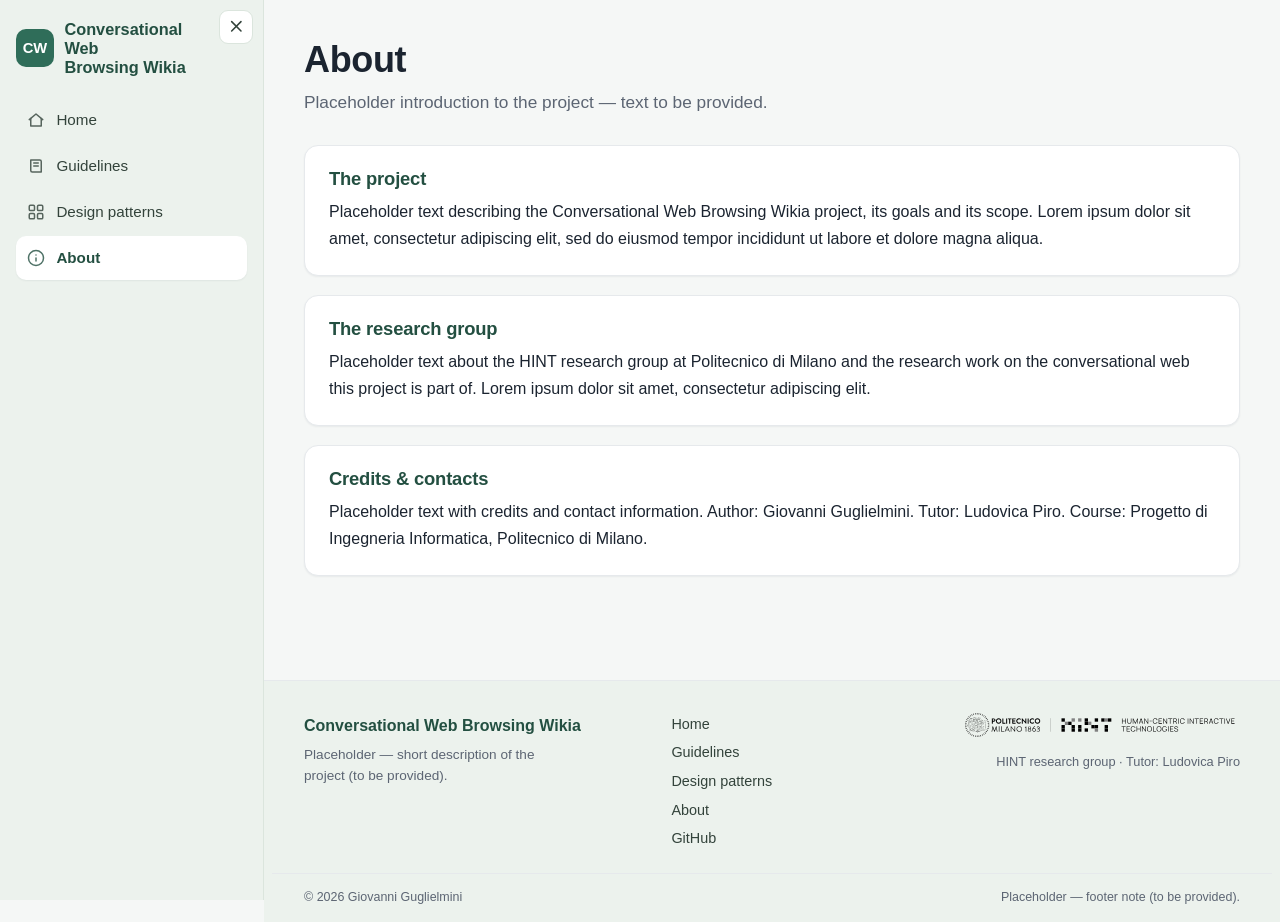
==== about.html @ fa83ead7 "feat: pagina About e footer del sito" ====
<!DOCTYPE html>
<!-- Pagina "About": informazioni sul progetto. Testi segnaposto, da completare. -->
<html lang="en">
<head>
  <meta charset="UTF-8">
  <meta name="viewport" content="width=device-width, initial-scale=1, viewport-fit=cover">
  <meta name="theme-color" content="#2f6d59">
  <title>About - Conversational Web</title>
  <link rel="stylesheet" href="assets/css/style.css">
</head>
<body data-page="about">
  <a class="skip-link" href="#main">Skip to content</a>

  <div class="app-shell">
    <aside class="rail">
      <a class="rail__brand" href="index.html">
        <span class="rail__logo">CW</span>
        <span>Conversational Web<br>Browsing Wikia</span>
      </a>
      <nav class="rail__nav" aria-label="Main navigation">
        <a href="index.html">
          <svg width="18" height="18" viewBox="0 0 24 24" fill="none" stroke="currentColor" stroke-width="2" stroke-linecap="round" stroke-linejoin="round"><path d="M3 11.5 12 4l9 7.5"/><path d="M5 10v10h14V10"/></svg>
          Home
        </a>
        <a href="category.html">
          <svg width="18" height="18" viewBox="0 0 24 24" fill="none" stroke="currentColor" stroke-width="2" stroke-linecap="round" stroke-linejoin="round"><path d="M5 4h12a2 2 0 0 1 2 2v14H7a2 2 0 0 1-2-2z"/><path d="M9 8h6M9 12h6"/></svg>
          Guidelines
        </a>
        <a href="component.html">
          <svg width="18" height="18" viewBox="0 0 24 24" fill="none" stroke="currentColor" stroke-width="2" stroke-linejoin="round"><rect x="3" y="3" width="7" height="7" rx="1.5"/><rect x="14" y="3" width="7" height="7" rx="1.5"/><rect x="3" y="14" width="7" height="7" rx="1.5"/><rect x="14" y="14" width="7" height="7" rx="1.5"/></svg>
          Design patterns
        </a>
        <a href="about.html" aria-current="page">
          <svg width="18" height="18" viewBox="0 0 24 24" fill="none" stroke="currentColor" stroke-width="2" stroke-linecap="round" stroke-linejoin="round"><circle cx="12" cy="12" r="10"/><path d="M12 16v-4"/><path d="M12 8h.01"/></svg>
          About
        </a>
      </nav>
    </aside>

    <div class="content">
      <main id="main">
        <section class="hero">
          <h1>About</h1>
          <p>Placeholder introduction to the project — text to be provided.</p>
        </section>

        <section class="about" aria-label="About the project">
          <article class="about-block">
            <h2>The project</h2>
            <p>Placeholder text describing the Conversational Web Browsing Wikia project, its
               goals and its scope. Lorem ipsum dolor sit amet, consectetur adipiscing elit,
               sed do eiusmod tempor incididunt ut labore et dolore magna aliqua.</p>
          </article>
          <article class="about-block">
            <h2>The research group</h2>
            <p>Placeholder text about the HINT research group at Politecnico di Milano and the
               research work on the conversational web this project is part of. Lorem ipsum
               dolor sit amet, consectetur adipiscing elit.</p>
          </article>
          <article class="about-block">
            <h2>Credits &amp; contacts</h2>
            <p>Placeholder text with credits and contact information. Author: Giovanni
               Guglielmini. Tutor: Ludovica Piro. Course: Progetto di Ingegneria Informatica,
               Politecnico di Milano.</p>
          </article>
        </section>
      </main>

      <footer class="site-footer">
        <div class="site-footer__top">
          <div class="site-footer__brandcol">
            <span class="site-footer__brand">Conversational Web Browsing Wikia</span>
            <p class="site-footer__tagline">Placeholder — short description of the project (to be provided).</p>
          </div>
          <nav class="site-footer__links" aria-label="Footer">
            <a href="index.html">Home</a>
            <a href="category.html">Guidelines</a>
            <a href="component.html">Design patterns</a>
            <a href="about.html">About</a>
            <a href="https://github.com/Giovanni0402/conversational-web-archive">GitHub</a>
          </nav>
          <div class="site-footer__org">
            <img class="site-footer__logo" src="assets/img/logo-polimi.svg" alt="Politecnico di Milano">
            <p>HINT research group · Tutor: Ludovica Piro</p>
          </div>
        </div>
        <div class="site-footer__bottom">
          <span>© 2026 Giovanni Guglielmini</span>
          <span>Placeholder — footer note (to be provided).</span>
        </div>
      </footer>
    </div>
  </div>

  <script src="data/content.js"></script>
  <script src="assets/js/app.js"></script>
</body>
</html>
---- assets/css/style.css ----
/*
  style.css — l'aspetto grafico del sito.
  È diviso in sezioni: prima i colori di base, poi la barra laterale,
  le schede della home, l'intestazione delle categorie e infine le linee guida.
  In fondo ci sono le regole per quando lo schermo è piccolo (telefono).
*/

/* Colori e misure di base (così cambiarli qui li cambia ovunque) */
:root {
  --bg: #f5f7f6;            /* sfondo della pagina */
  --surface: #ffffff;      /* sfondo delle schede */
  --text: #1b2430;         /* colore del testo */
  --text-soft: #5c6573;    /* testo secondario, più chiaro */
  --primary: #2f6d59;      /* verde principale */
  --primary-dark: #234f41;
  --border: #e6e9ec;       /* colore dei bordi */
  --rail-bg: #ecf2ed;      /* sfondo della barra laterale */
  --rail-border: #dbe5dd;
  --rail-text: #33433b;
  --code-bg: #1c2230;      /* sfondo dei riquadri di codice */
  --code-text: #e9eef7;
  --tag-browsing: #2f6f4f;
  --tag-scaffolding: #6a4fb0;
  --radius: 14px;          /* quanto sono arrotondati gli angoli */
  --shadow-sm: 0 1px 2px rgba(20,30,55,.06);
  --shadow: 0 2px 6px rgba(20,30,55,.07), 0 14px 30px rgba(20,30,55,.06);
  --font: -apple-system, BlinkMacSystemFont, "Segoe UI", Roboto, Helvetica, Arial, sans-serif;
}

/* Impostazioni generali */
* { box-sizing: border-box; }
html { scroll-behavior: smooth; -webkit-text-size-adjust: 100%; } /* scorrimento morbido; niente zoom testo su iOS */
body { -webkit-tap-highlight-color: transparent; }
body { margin: 0; font-family: var(--font); color: var(--text); background: var(--bg);
  line-height: 1.6; font-size: 16px; -webkit-font-smoothing: antialiased; }
a { color: var(--primary); }
/* icone a linea generate da app.js: prendono il colore del contenitore */
.ic { width: 1.4em; height: 1.4em; display: block; }
h1, h2, h3 { line-height: 1.22; letter-spacing: -.01em; }
img { max-width: 100%; }

/* Accessibilità */
/* link "salta al contenuto" nascosto, che appare solo quando ci si arriva da tastiera */
.skip-link { position: absolute; left: -999px; top: 0; z-index: 100; background: var(--primary);
  color: #fff; padding: .6rem 1rem; border-radius: 0 0 var(--radius) 0; }
.skip-link:focus { left: 0; }
/* contorno ben visibile su ciò che è selezionato con il tastierino */
:focus-visible { outline: 3px solid var(--primary); outline-offset: 2px; border-radius: 4px; }
/* dentro i contenitori che scorrono (barra, elenco, linee guida) il contorno va
   disegnato "verso l'interno", altrimenti overflow lo taglia */
.guideline > summary:focus-visible,
.gl-item:focus-visible,
.rail__nav a:focus-visible,
.rail__list a:focus-visible { outline-offset: -2px; }

/* Struttura: barra laterale + contenuto */
.app-shell { display: flex; min-height: 100vh; } /* barra a sinistra, contenuto a destra */
.rail { width: 264px; flex: none; background: var(--rail-bg); border-right: 1px solid var(--rail-border);
  padding: 1.25rem 1rem; position: sticky; top: 0; height: 100vh; overflow-y: auto;
  transition: margin-left .22s ease; } /* resta ferma mentre si scorre; si può chiudere */
.rail__brand { display: flex; align-items: center; gap: .65rem; text-decoration: none;
  color: var(--primary-dark); font-weight: 800; font-size: 1.02rem; line-height: 1.15;
  margin-bottom: 1.4rem; padding-right: 2.2rem; }
.rail__logo { display: inline-grid; place-items: center; width: 38px; height: 38px; flex: none;
  border-radius: 10px; background: var(--primary); color: #fff; font-weight: 800; font-size: .92rem; }
.rail__nav { display: flex; flex-direction: column; gap: .15rem; margin-bottom: 1.5rem; }
.rail__nav a { display: flex; align-items: center; gap: .7rem; padding: .6rem .7rem; border-radius: 10px;
  color: var(--rail-text); text-decoration: none; font-size: .95rem; font-weight: 500; }
.rail__nav a svg { flex: none; opacity: .8; }
.rail__nav a:hover { background: rgba(255,255,255,.7); }
/* la voce della pagina in cui ci si trova viene evidenziata */
.rail__nav a[aria-current="page"] { background: #fff; color: var(--primary-dark); font-weight: 700;
  box-shadow: var(--shadow-sm); }
.rail__list { border-top: 1px solid var(--rail-border); padding-top: 1rem; } /* elenco categorie/componenti */
.rail__list h3 { font-size: .7rem; text-transform: uppercase; letter-spacing: .09em;
  color: var(--text-soft); margin: 0 0 .55rem .2rem; }
.rail__list ul { list-style: none; margin: 0; padding: 0; }
.rail__list a { display: block; padding: .42rem .6rem; border-radius: 8px; color: var(--rail-text);
  text-decoration: none; font-size: .9rem; line-height: 1.35; }
.rail__list a:hover { background: rgba(255,255,255,.7); }
.rail__list a[aria-current="page"] { background: #fff; color: var(--primary-dark); font-weight: 600; box-shadow: var(--shadow-sm); }

/* Menu laterale a scomparsa */
/* pulsante di chiusura dentro la barra (in alto a destra) */
.rail-close { position: absolute; top: .6rem; right: .6rem; display: inline-grid; place-items: center;
  width: 34px; height: 34px; border: 1px solid var(--rail-border); background: #fff; color: var(--rail-text);
  border-radius: 9px; cursor: pointer; z-index: 2; }
.rail-close:hover { background: var(--bg); }
/* pulsante hamburger fisso, mostrato solo quando la barra è chiusa */
.rail-toggle { display: none; position: fixed; z-index: 60;
  top: calc(.7rem + env(safe-area-inset-top)); left: calc(.7rem + env(safe-area-inset-left));
  width: 40px; height: 40px; place-items: center; border: 1px solid var(--border); background: #fff;
  color: var(--primary-dark); border-radius: 10px; cursor: pointer; box-shadow: var(--shadow-sm); }
.rail-toggle:hover { background: var(--bg); }
/* quando è chiusa: la barra scorre fuori e compare l'hamburger */
.app-shell.nav-collapsed .rail { margin-left: -280px; }
/* l'hamburger si mostra/nasconde via classe (gestita dal JS), così può stare
   all'inizio del documento ed essere raggiungibile subito da tastiera */
.rail-toggle.is-visible { display: grid; }
/* sfondo scuro (usato su mobile quando la barra è aperta) */
.rail-backdrop { display: none; position: fixed; inset: 0; background: rgba(15,20,25,.45); z-index: 40; }

.content { flex: 1; min-width: 0; }
.content main { max-width: 1000px; margin: 0 auto; padding: 2.5rem 2rem 4rem; }
.breadcrumb { color: var(--text-soft); font-size: .88rem; margin: 0 0 1.25rem; } /* la scia "Home > ..." */
.breadcrumb a { color: var(--text-soft); }

/* Home */
.hero { margin-bottom: 1.75rem; } /* il titolo grande in cima alla home */
.hero h1 { margin: 0 0 .6rem; font-size: 2.25rem; line-height: 1.1; color: var(--text); }
.hero p { color: var(--text-soft); max-width: 60ch; font-size: 1.08rem; margin: 0; }
/* riga di statistiche sotto l'introduzione */
.hero__stats { display: flex; flex-wrap: wrap; gap: .6rem; margin-top: 1.1rem; }
.hero__stats span { background: var(--surface); border: 1px solid var(--border); border-radius: 999px;
  padding: .35rem .85rem; font-size: .85rem; color: var(--text-soft); }
.hero__stats b { color: var(--primary-dark); font-weight: 700; margin-right: .15rem; }

.section-title-row { margin: 2.25rem 0 1rem; }
.section-title-row h2 { margin: 0; font-size: 1.25rem; }

/* le schede si dispongono in griglia e vanno a capo da sole in base allo spazio */
.card-grid { display: grid; grid-template-columns: repeat(auto-fill, minmax(260px, 1fr)); gap: 1.1rem; }
.card { --accent: var(--primary); position: relative; display: flex; gap: .9rem; align-items: flex-start;
  background: var(--surface); border: 1px solid var(--border); border-radius: var(--radius);
  padding: 1.2rem 1.25rem; text-decoration: none; color: inherit; box-shadow: var(--shadow-sm);
  transition: transform .14s ease, box-shadow .14s ease, border-color .14s ease; overflow: hidden; }
/* la barretta colorata a sinistra che spunta quando passi il mouse sulla scheda */
.card::before { content: ""; position: absolute; left: 0; top: 0; bottom: 0; width: 4px;
  background: var(--accent); transform: scaleY(0); transform-origin: top; transition: transform .16s ease; }
.card:hover { transform: translateY(-3px); box-shadow: var(--shadow); } /* la scheda si solleva un po' */
.card:hover::before { transform: scaleY(1); }
.card__icon { display: inline-grid; place-items: center; width: 40px; height: 40px; flex: none;
  border-radius: 11px; font-size: 1.1rem; background: var(--soft, #eef2f0); color: var(--accent, var(--primary)); }
.card__body h3 { margin: 0 0 .3rem; font-size: 1.04rem; color: var(--text); }
.card__body p { margin: 0; color: var(--text-soft); font-size: .92rem; }

/* Home: fasce colorate per categoria con anteprime */
.cat-bands { display: flex; flex-direction: column; gap: 2.6rem; }
.cat-band { --accent: var(--primary); }
/* la fascia colorata in cima a ogni categoria (cliccabile) */
.cat-band__head { display: flex; gap: 1rem; align-items: flex-start; text-decoration: none; color: inherit;
  padding: 1.1rem 1.3rem; border-radius: var(--radius); background: var(--soft, #eef2f0);
  border-left: 6px solid var(--accent); transition: transform .12s ease, box-shadow .12s ease; }
.cat-band__head:hover { transform: translateY(-2px); box-shadow: var(--shadow); }
.cat-band__icon { display: inline-grid; place-items: center; width: 46px; height: 46px; flex: none;
  border-radius: 12px; background: #fff; font-size: 1.35rem; box-shadow: var(--shadow-sm); color: var(--accent, var(--primary)); }
.cat-band__head h3 { margin: 0 0 .3rem; font-size: 1.18rem; color: var(--text); }
.cat-band__head p { margin: 0; color: var(--text-soft); font-size: .92rem; max-width: 80ch; }
/* il conteggio delle linee guida, a destra nella fascia */
.cat-band__count { flex: none; align-self: flex-start; margin-left: auto; margin-top: .1rem; white-space: nowrap;
  font-size: .78rem; font-weight: 600; color: var(--primary-dark); background: #fff;
  border: 1px solid var(--border); border-radius: 999px; padding: .25rem .7rem; }
/* le anteprime delle linee guida sotto la fascia */
.cat-band__cards { display: grid; grid-template-columns: repeat(auto-fill, minmax(280px, 1fr));
  gap: .7rem; margin: .7rem 0 0 1rem; }
.mini-card { display: flex; gap: .6rem; align-items: center; background: var(--surface);
  border: 1px solid var(--border); border-radius: 10px; padding: .6rem .8rem; text-decoration: none;
  color: var(--text); box-shadow: var(--shadow-sm); transition: transform .12s ease, box-shadow .12s ease; }
.mini-card:hover { transform: translateY(-2px); box-shadow: var(--shadow); }
.mini-card__icon { display: inline-grid; place-items: center; width: 28px; height: 28px; flex: none;
  border-radius: 8px; font-size: .9rem; background: var(--soft, #eef2f0); color: var(--accent, var(--primary)); }
.mini-card__text { font-size: .85rem; line-height: 1.3; }
.mini-card__id { font-weight: 700; color: var(--primary-dark); margin-right: .35rem; }
/* riquadro "vedi tutte": compare quando la categoria ha più anteprime di quelle mostrate,
   così si capisce che c'è dell'altro e che si può cliccare per vederle */
.mini-card--all { justify-content: space-between; background: var(--soft, #eef2f0);
  border-style: dashed; border-color: var(--accent, var(--primary)); }
.mini-card--all .mini-card__text { font-weight: 600; color: var(--primary-dark); }
.mini-card--all .mini-card__go { flex: none; display: inline-grid; place-items: center;
  color: var(--accent, var(--primary)); transition: transform .12s ease; }
.mini-card--all .mini-card__go svg { width: 1.05rem; height: 1.05rem; }
.mini-card--all:hover .mini-card__go { transform: translateX(3px); }

/* Intestazione della categoria + titoli dei gruppi */
/* il riquadro colorato in cima alla pagina di una categoria */
.cat-header { --accent: var(--primary); display: flex; gap: 1.1rem; align-items: flex-start;
  padding: 1.4rem 1.5rem; border-radius: var(--radius); background: var(--soft, #eef2f0);
  border-left: 6px solid var(--accent); margin-bottom: 1.75rem; }
.cat-header__icon { display: inline-grid; place-items: center; width: 52px; height: 52px; flex: none;
  border-radius: 13px; background: #fff; font-size: 1.5rem; box-shadow: var(--shadow-sm); color: var(--accent, var(--primary)); }
.cat-header h1 { margin: 0 0 .35rem; font-size: 1.6rem; color: var(--text); }
.cat-header p { margin: 0; color: var(--text-soft); max-width: 75ch; }

/* i titoletti "Browsing guidelines" / "Scaffolding guidelines" con la lineetta a fianco */
.group-title { font-size: .8rem; text-transform: uppercase; letter-spacing: .08em; color: var(--text-soft);
  margin: 2rem 0 .85rem; display: flex; align-items: center; gap: .5rem; }
.group-title::after { content: ""; flex: 1; height: 1px; background: var(--border); }

/* Le linee guida (lista e dettaglio) */
.guideline-list { display: flex; flex-direction: column; gap: .7rem; }
.guideline { background: var(--surface); border: 1px solid var(--border); border-radius: 12px;
  box-shadow: var(--shadow-sm); overflow: hidden; }
/* la riga su cui si clicca per aprire/chiudere una linea guida */
.guideline > summary { cursor: pointer; list-style: none; padding: 1rem 1.15rem; display: flex;
  align-items: center; gap: .75rem; }
.guideline > summary::-webkit-details-marker { display: none; } /* nasconde la freccetta di default */
.guideline > summary:hover { background: #fafbfb; }
.guideline[open] > summary { border-bottom: 1px solid var(--border); }
.guideline__chevron { transition: transform .15s ease; color: var(--text-soft); margin-left: auto; font-size: .7rem; }
.guideline[open] .guideline__chevron { transform: rotate(90deg); } /* la freccetta ruota quando è aperta */
.guideline__row { display: flex; align-items: center; gap: .75rem; padding: 1rem 1.15rem; }
.guideline__id { font-variant-numeric: tabular-nums; font-weight: 700; color: var(--primary-dark);
  background: #e7f0ec; border-radius: 6px; padding: .12rem .5rem; font-size: .78rem; }
.guideline__title { font-weight: 600; flex: 1; }
/* aspetto "discreto" delle linee guida ancora da completare */
.guideline--quiet { box-shadow: none; background: #fbfcfb; border-style: dashed; }
.guideline--quiet .guideline__title { color: var(--text-soft); font-weight: 500; }
.guideline--quiet .guideline__id { background: #eef1ef; color: var(--text-soft); }

/* le etichette colorate Browsing / Scaffolding */
.tag { font-size: .68rem; text-transform: uppercase; letter-spacing: .05em; padding: .15rem .55rem;
  border-radius: 999px; font-weight: 700; white-space: nowrap; }
.tag--browsing { background: #e4f1ea; color: var(--tag-browsing); }
.tag--scaffolding { background: #ece6f7; color: var(--tag-scaffolding); }

/* il contenuto che appare quando apri una linea guida */
.guideline__body { padding: 1.1rem 1.2rem 1.3rem; }
.guideline__body h4 { margin: 1.15rem 0 .45rem; font-size: .8rem; color: var(--primary-dark);
  text-transform: uppercase; letter-spacing: .05em; }
.guideline__body h4:first-child { margin-top: 0; }
.guideline__body ul { margin: .25rem 0; padding-left: 1.2rem; }
.guideline__body li { margin: .25rem 0; }
.example { margin: .65rem 0; }
.example__label { font-size: .85rem; color: var(--text-soft); margin: 0 0 .35rem; }
/* riquadro scuro per gli esempi di codice */
pre.code { background: var(--code-bg); color: var(--code-text); padding: 1rem 1.1rem; border-radius: 9px;
  overflow-x: auto; font-size: .85rem; line-height: 1.55; margin: 0; max-width: 100%; }
pre.code code { font-family: "SF Mono", Menlo, Consolas, monospace; }
/* riquadro chiaro per gli esempi di dialogo/interazione */
.example--interaction p { background: #eef3f1; border-left: 3px solid var(--primary); padding: .75rem .95rem;
  border-radius: 0 9px 9px 0; margin: 0; }
/* i collegamenti ad altre linee guida, come card colorate (colore della loro categoria) */
.related { margin-top: 1.3rem; padding-top: 1rem; border-top: 1px solid var(--border); }
.related-grid { display: grid; grid-template-columns: repeat(auto-fill, minmax(250px, 1fr)); gap: .7rem; margin-top: .6rem; }
.related-card { --accent: var(--primary); display: flex; gap: .65rem; align-items: flex-start;
  background: var(--surface); border: 1px solid var(--border); border-left: 4px solid var(--accent);
  border-radius: 10px; padding: .65rem .8rem; text-decoration: none; color: var(--text);
  box-shadow: var(--shadow-sm); transition: transform .12s ease, box-shadow .12s ease; }
.related-card:hover { transform: translateY(-2px); box-shadow: var(--shadow); }
.related-card__icon { display: inline-grid; place-items: center; width: 30px; height: 30px; flex: none;
  border-radius: 8px; font-size: .95rem; background: var(--soft, #eef2f0); color: var(--accent, var(--primary)); }
.related-card__text { font-size: .86rem; line-height: 1.3; }
.related-card__id { font-weight: 700; color: var(--primary-dark); margin-right: .35rem; }

/* Pagina di dettaglio: lista a sinistra + pannello a destra */
.detail-layout { display: grid; grid-template-columns: 340px 1fr; gap: 1.5rem; align-items: start; }
/* min-width:0 = le colonne possono restringersi sotto la larghezza del contenuto
   (evita che un esempio di codice lungo allarghi tutta la pagina su telefono) */
.detail-list, .detail-pane { min-width: 0; }
/* l'elenco a sinistra resta visibile mentre si scorre il pannello */
.detail-list { position: sticky; top: 1rem; max-height: calc(100vh - 2rem); overflow-y: auto; padding: 4px 6px; }
.detail-list .group-title:first-child { margin-top: 0; }
/* casella di ricerca sopra l'elenco */
.gl-search { width: 100%; font: inherit; font-size: .9rem; padding: .55rem .8rem; margin-bottom: .8rem;
  border: 1px solid var(--border); border-radius: 10px; background: var(--surface); color: var(--text);
  box-shadow: var(--shadow-sm); }
.gl-search::placeholder { color: var(--text-soft); }
.gl-noresults { color: var(--text-soft); font-size: .88rem; padding: .4rem .2rem; }
.gl-list { display: flex; flex-direction: column; gap: .4rem; }
/* una voce dell'elenco (linea guida selezionabile) */
.gl-item { display: flex; align-items: center; gap: .6rem; padding: .6rem .75rem; border-radius: 10px;
  border: 1px solid var(--border); background: var(--surface); text-decoration: none; color: var(--text);
  box-shadow: var(--shadow-sm); transition: background .12s ease, border-color .12s ease; }
.gl-item:hover { background: #fafbfb; }
.gl-item__title { font-size: .85rem; line-height: 1.3; font-weight: 500; }
/* la voce attualmente mostrata nel pannello */
.gl-item--active { border-color: var(--primary); background: #f1f7f4; box-shadow: 0 0 0 2px rgba(47,109,89,.15); }
.gl-item--active .gl-item__title { font-weight: 600; color: var(--primary-dark); }
/* voci ancora "in arrivo": aspetto più discreto */
.gl-item--quiet { border-style: dashed; background: #fbfcfb; }
.gl-item--quiet .gl-item__title { color: var(--text-soft); font-weight: 500; }
.gl-item--quiet .guideline__id { background: #eef1ef; color: var(--text-soft); }

/* il pannello di destra con il contenuto della linea guida selezionata */
.detail-pane { background: var(--surface); border: 1px solid var(--border); border-radius: var(--radius);
  box-shadow: var(--shadow-sm); padding: 1.5rem 1.6rem 1.7rem; min-height: 320px; }
.detail-pane__head { display: flex; align-items: center; gap: .65rem; flex-wrap: wrap; margin-bottom: 1rem; }
.detail-pane__title { margin: 0; font-size: 1.35rem; flex: 1 1 60%; color: var(--text); }
.detail-pane__pending { color: var(--text-soft); font-style: italic; }
.detail-pane__body { max-width: 78ch; overflow-wrap: anywhere; }
.detail-pane__body > p { color: var(--text); }
.detail-pane__body h4 { margin: 1.3rem 0 .45rem; font-size: .8rem; color: var(--primary-dark);
  text-transform: uppercase; letter-spacing: .05em; }
.detail-pane__body > h4:first-child { margin-top: .4rem; }
.detail-pane__body ul { margin: .25rem 0; padding-left: 1.2rem; }
.detail-pane__body li { margin: .25rem 0; }
/* esempio di codice con pulsante "Copia" in alto a destra */
.code-wrap { position: relative; }
.code-copy { position: absolute; top: .55rem; right: .55rem; z-index: 1; font: inherit; font-size: .72rem;
  font-weight: 600; cursor: pointer; color: #cfe0d8; background: rgba(255,255,255,.1);
  border: 1px solid rgba(255,255,255,.18); border-radius: 7px; padding: .2rem .55rem; transition: background .12s ease; }
.code-copy:hover { background: rgba(255,255,255,.2); color: #fff; }
.code-copy.copied { background: #2f9e6a; border-color: #2f9e6a; color: #fff; }
/* riquadro chiaro per la sezione "Cosa controllare", come nel mockup */
.whatToDo { background: #eef3f1; border-radius: 11px; padding: .7rem 1rem .9rem; margin: 1rem 0; }
.whatToDo h4 { margin-top: .3rem !important; }

/* Schermi piccoli (telefono/tablet) */
/* sotto gli 820px la barra laterale va in alto e tutto si impila in colonna */
@media (max-width: 820px) {
  .app-shell { flex-direction: column; }
  /* la barra diventa un pannello che entra da sinistra sopra il contenuto */
  .rail { position: fixed; top: 0; left: 0; width: 82vw; max-width: 300px; height: 100vh; z-index: 50; margin-left: 0;
    padding-top: calc(1.25rem + env(safe-area-inset-top));
    border-right: 1px solid var(--rail-border); border-bottom: 0; overflow-y: auto;
    transform: translateX(0); transition: transform .22s ease; box-shadow: 0 0 30px rgba(0,0,0,.18); }
  .app-shell.nav-collapsed .rail { transform: translateX(-100%); margin-left: 0; }
  .rail__brand { margin-bottom: 1rem; }
  .rail__nav { flex-direction: column; margin-bottom: 1rem; }
  .rail__list { display: block; }
  /* lo sfondo scuro appare quando la barra è aperta */
  .app-shell:not(.nav-collapsed) ~ .rail-backdrop { display: block; }
  /* spazio in alto per il pulsante hamburger e per il notch; margini laterali sicuri */
  .content main { padding-top: calc(3.4rem + env(safe-area-inset-top)); padding-bottom: 3rem;
    padding-left: max(1.25rem, env(safe-area-inset-left)); padding-right: max(1.25rem, env(safe-area-inset-right)); }
  .hero h1 { font-size: 1.85rem; }
  .cat-header { flex-direction: column; }
  /* lista e pannello si impilano, e la lista non resta più "appiccicata" */
  .detail-layout { grid-template-columns: 1fr; }
  .detail-list { position: static; max-height: none; }
  .cat-band__cards { margin-left: 0; }
}

/* iPhone e schermi molto stretti */
@media (max-width: 430px) {
  .hero h1 { font-size: 1.6rem; }
  .hero p { font-size: 1rem; }
  .detail-pane { padding: 1.1rem 1.05rem 1.3rem; }
  .cat-band__head { padding: 1rem 1.05rem; gap: .8rem; }
  .cat-band__cards { grid-template-columns: 1fr; }
  .card-grid { grid-template-columns: 1fr; }
  .cat-band__count { display: none; } /* niente conteggio: evita di affollare l'intestazione */
  pre.code { font-size: .8rem; }
}

/* Footer del sito, in fondo al contenuto di ogni pagina */
.site-footer { border-top: 1px solid var(--border); background: var(--rail-bg); margin-top: 2.5rem; }
.site-footer__top { max-width: 1000px; margin: 0 auto; padding: 2rem 2rem 1.4rem;
  display: grid; grid-template-columns: 1.5fr 1fr 1.4fr; gap: 2rem; align-items: start; }
.site-footer__brand { display: block; font-weight: 800; color: var(--primary-dark); font-size: 1rem; }
.site-footer__tagline { margin: .45rem 0 0; color: var(--text-soft); font-size: .85rem; max-width: 34ch; line-height: 1.5; }
.site-footer__links { display: flex; flex-direction: column; gap: .35rem; }
.site-footer__links a { color: var(--rail-text); text-decoration: none; font-size: .9rem; }
.site-footer__links a:hover { color: var(--primary-dark); text-decoration: underline; }
.site-footer__org { text-align: right; }
.site-footer__logo { height: 24px; width: auto; }
.site-footer__org p { margin: .55rem 0 0; color: var(--text-soft); font-size: .8rem; line-height: 1.45; }
.site-footer__bottom { max-width: 1000px; margin: 0 auto; padding: .9rem 2rem;
  border-top: 1px solid var(--border); display: flex; justify-content: space-between; gap: 1rem;
  flex-wrap: wrap; color: var(--text-soft); font-size: .78rem; }

/* Pagina About */
.about { display: grid; gap: 1.2rem; margin-top: 1rem; }
.about-block { background: var(--surface); border: 1px solid var(--border); border-radius: var(--radius);
  padding: 1.4rem 1.5rem; box-shadow: var(--shadow-sm); }
.about-block h2 { margin: 0 0 .55rem; font-size: 1.15rem; color: var(--primary-dark); }
.about-block p { margin: 0; color: var(--text); line-height: 1.65; }

@media (max-width: 720px) {
  .site-footer__top { grid-template-columns: 1fr; gap: 1.4rem; }
  .site-footer__org { text-align: left; }
}
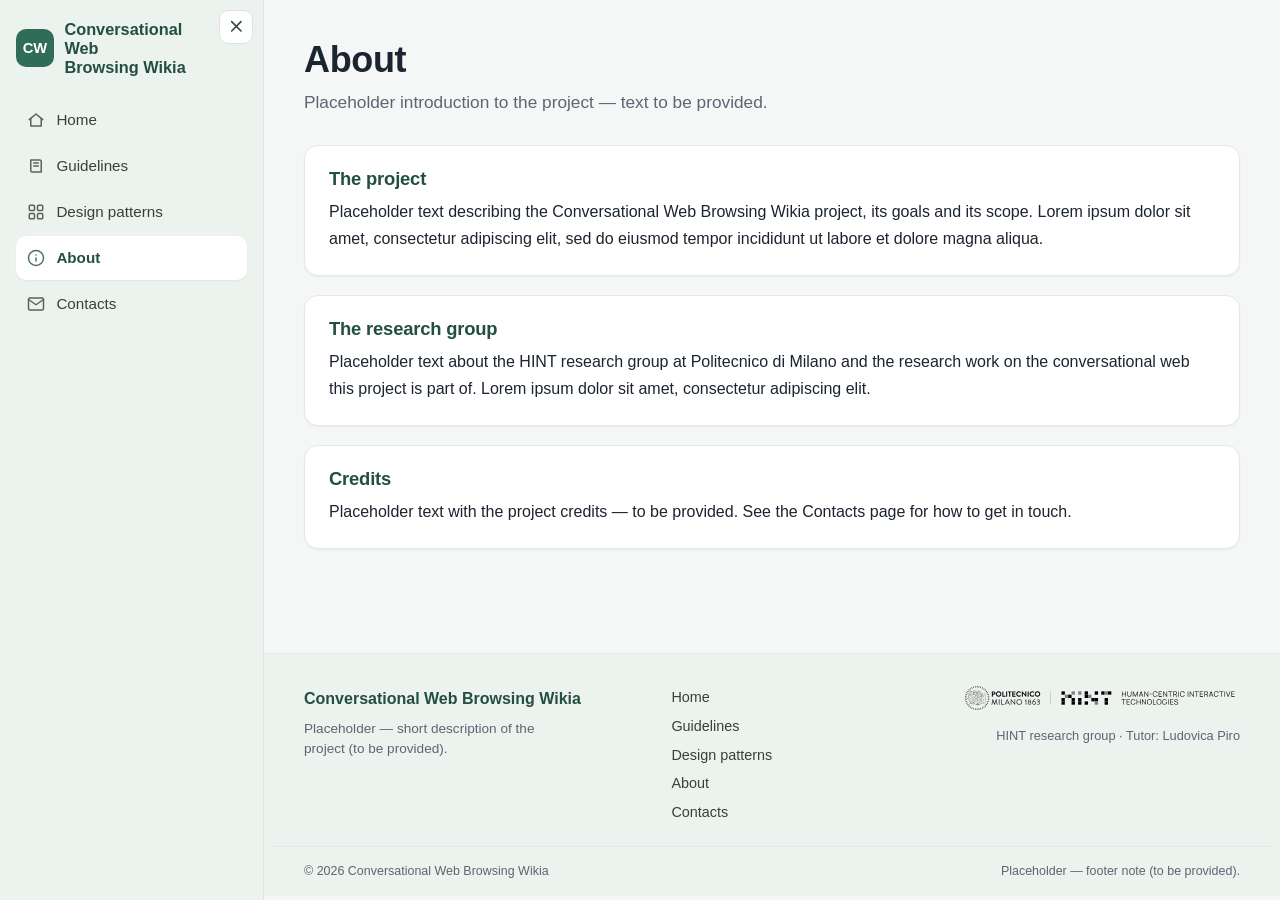
==== commit 87540cc6: "feat: pagine About e Contacts, footer del sito" ====
--- a/about.html
+++ b/about.html
@@ -34,6 +34,10 @@
           <svg width="18" height="18" viewBox="0 0 24 24" fill="none" stroke="currentColor" stroke-width="2" stroke-linecap="round" stroke-linejoin="round"><circle cx="12" cy="12" r="10"/><path d="M12 16v-4"/><path d="M12 8h.01"/></svg>
           About
         </a>
+        <a href="contacts.html">
+          <svg width="18" height="18" viewBox="0 0 24 24" fill="none" stroke="currentColor" stroke-width="2" stroke-linecap="round" stroke-linejoin="round"><path d="M4 4h16c1.1 0 2 .9 2 2v12c0 1.1-.9 2-2 2H4c-1.1 0-2-.9-2-2V6c0-1.1.9-2 2-2z"/><polyline points="22,6 12,13 2,6"/></svg>
+          Contacts
+        </a>
       </nav>
     </aside>
 
@@ -58,10 +62,9 @@
                dolor sit amet, consectetur adipiscing elit.</p>
           </article>
           <article class="about-block">
-            <h2>Credits &amp; contacts</h2>
-            <p>Placeholder text with credits and contact information. Author: Giovanni
-               Guglielmini. Tutor: Ludovica Piro. Course: Progetto di Ingegneria Informatica,
-               Politecnico di Milano.</p>
+            <h2>Credits</h2>
+            <p>Placeholder text with the project credits — to be provided. See the Contacts
+               page for how to get in touch.</p>
           </article>
         </section>
       </main>
@@ -77,7 +80,7 @@
             <a href="category.html">Guidelines</a>
             <a href="component.html">Design patterns</a>
             <a href="about.html">About</a>
-            <a href="https://github.com/Giovanni0402/conversational-web-archive">GitHub</a>
+            <a href="contacts.html">Contacts</a>
           </nav>
           <div class="site-footer__org">
             <img class="site-footer__logo" src="assets/img/logo-polimi.svg" alt="Politecnico di Milano">
@@ -85,7 +88,7 @@
           </div>
         </div>
         <div class="site-footer__bottom">
-          <span>© 2026 Giovanni Guglielmini</span>
+          <span>© 2026 Conversational Web Browsing Wikia</span>
           <span>Placeholder — footer note (to be provided).</span>
         </div>
       </footer>
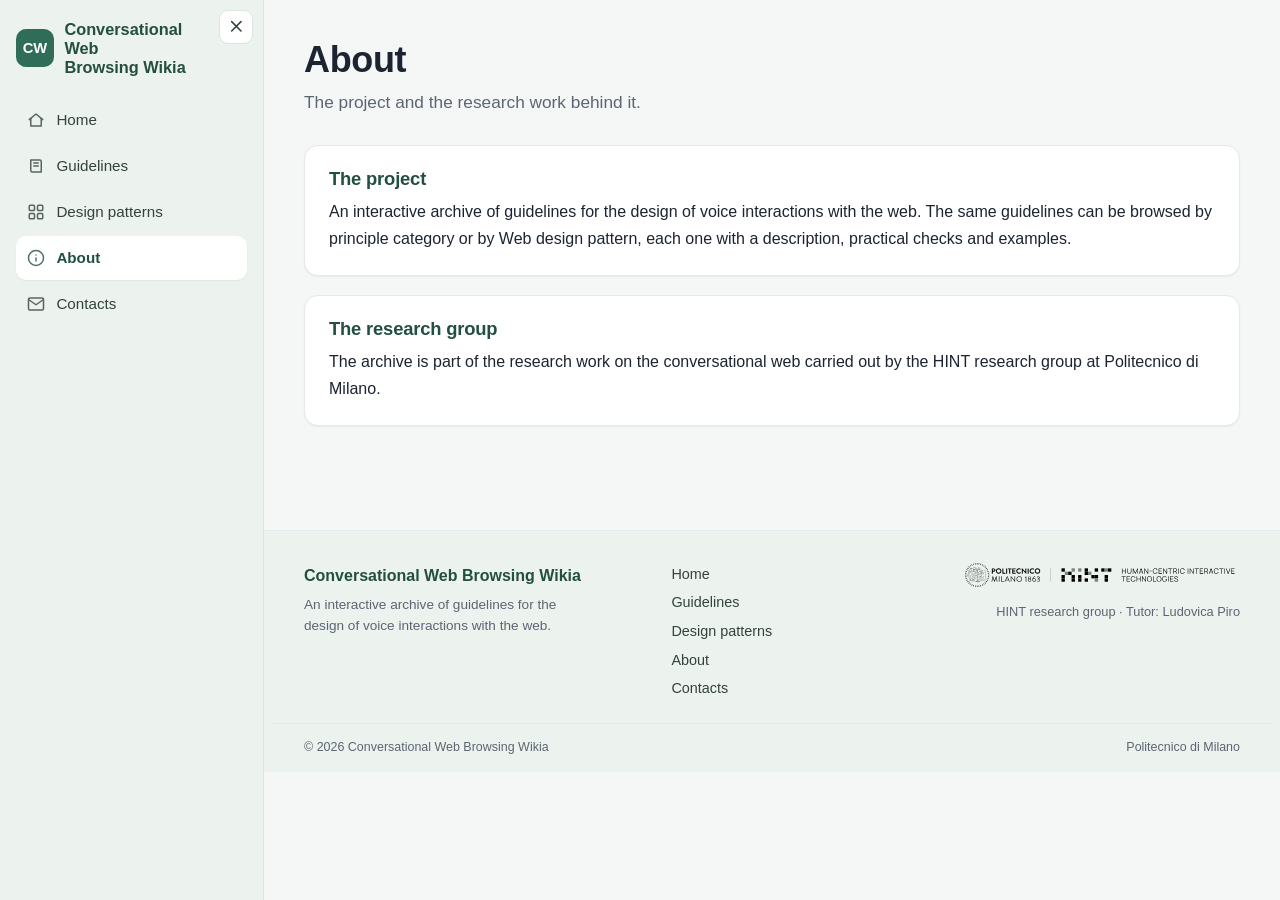
==== commit c9a561f7: "content: testi reali in About e Contacts, footer senza segnaposto" ====
--- a/about.html
+++ b/about.html
@@ -45,26 +45,20 @@
       <main id="main">
         <section class="hero">
           <h1>About</h1>
-          <p>Placeholder introduction to the project — text to be provided.</p>
+          <p>The project and the research work behind it.</p>
         </section>
 
         <section class="about" aria-label="About the project">
           <article class="about-block">
             <h2>The project</h2>
-            <p>Placeholder text describing the Conversational Web Browsing Wikia project, its
-               goals and its scope. Lorem ipsum dolor sit amet, consectetur adipiscing elit,
-               sed do eiusmod tempor incididunt ut labore et dolore magna aliqua.</p>
+            <p>An interactive archive of guidelines for the design of voice interactions with
+               the web. The same guidelines can be browsed by principle category or by Web
+               design pattern, each one with a description, practical checks and examples.</p>
           </article>
           <article class="about-block">
             <h2>The research group</h2>
-            <p>Placeholder text about the HINT research group at Politecnico di Milano and the
-               research work on the conversational web this project is part of. Lorem ipsum
-               dolor sit amet, consectetur adipiscing elit.</p>
-          </article>
-          <article class="about-block">
-            <h2>Credits</h2>
-            <p>Placeholder text with the project credits — to be provided. See the Contacts
-               page for how to get in touch.</p>
+            <p>The archive is part of the research work on the conversational web carried out
+               by the HINT research group at Politecnico di Milano.</p>
           </article>
         </section>
       </main>
@@ -73,7 +67,7 @@
         <div class="site-footer__top">
           <div class="site-footer__brandcol">
             <span class="site-footer__brand">Conversational Web Browsing Wikia</span>
-            <p class="site-footer__tagline">Placeholder — short description of the project (to be provided).</p>
+            <p class="site-footer__tagline">An interactive archive of guidelines for the design of voice interactions with the web.</p>
           </div>
           <nav class="site-footer__links" aria-label="Footer">
             <a href="index.html">Home</a>
@@ -89,7 +83,7 @@
         </div>
         <div class="site-footer__bottom">
           <span>© 2026 Conversational Web Browsing Wikia</span>
-          <span>Placeholder — footer note (to be provided).</span>
+          <span>Politecnico di Milano</span>
         </div>
       </footer>
     </div>
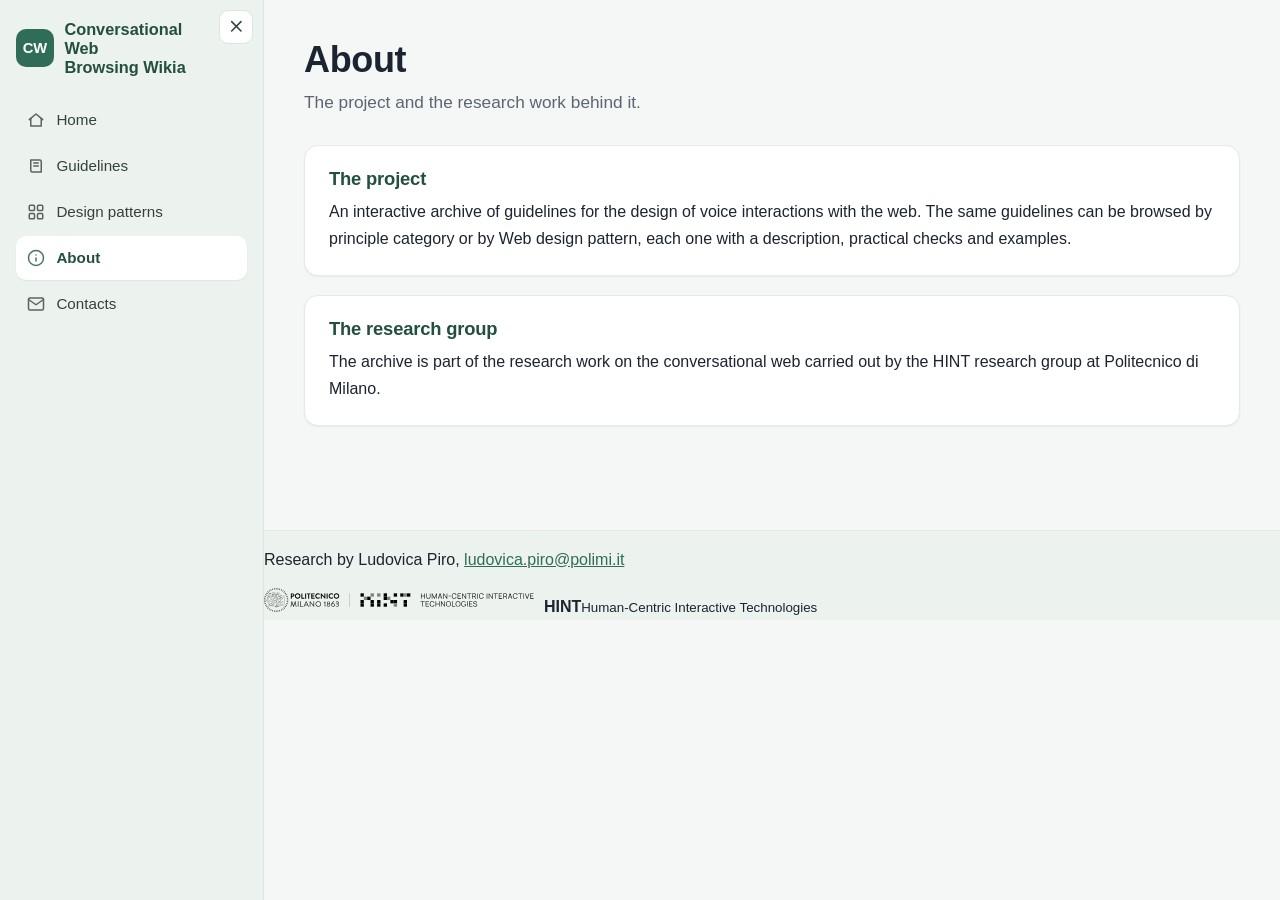
==== commit 968c0870: "content: testi reali in About e Contacts, footer senza segnaposto" ====
--- a/about.html
+++ b/about.html
@@ -64,26 +64,10 @@
       </main>
 
       <footer class="site-footer">
-        <div class="site-footer__top">
-          <div class="site-footer__brandcol">
-            <span class="site-footer__brand">Conversational Web Browsing Wikia</span>
-            <p class="site-footer__tagline">An interactive archive of guidelines for the design of voice interactions with the web.</p>
-          </div>
-          <nav class="site-footer__links" aria-label="Footer">
-            <a href="index.html">Home</a>
-            <a href="category.html">Guidelines</a>
-            <a href="component.html">Design patterns</a>
-            <a href="about.html">About</a>
-            <a href="contacts.html">Contacts</a>
-          </nav>
-          <div class="site-footer__org">
-            <img class="site-footer__logo" src="assets/img/logo-polimi.svg" alt="Politecnico di Milano">
-            <p>HINT research group · Tutor: Ludovica Piro</p>
-          </div>
-        </div>
-        <div class="site-footer__bottom">
-          <span>© 2026 Conversational Web Browsing Wikia</span>
-          <span>Politecnico di Milano</span>
+        <p class="site-footer__credit">Research by Ludovica Piro, <a href="mailto:ludovica.piro@polimi.it">ludovica.piro@polimi.it</a></p>
+        <div class="site-footer__logos">
+          <img class="site-footer__logo" src="assets/img/logo-polimi.svg" alt="Politecnico di Milano">
+          <span class="site-footer__hint"><b>HINT</b><small>Human-Centric Interactive Technologies</small></span>
         </div>
       </footer>
     </div>
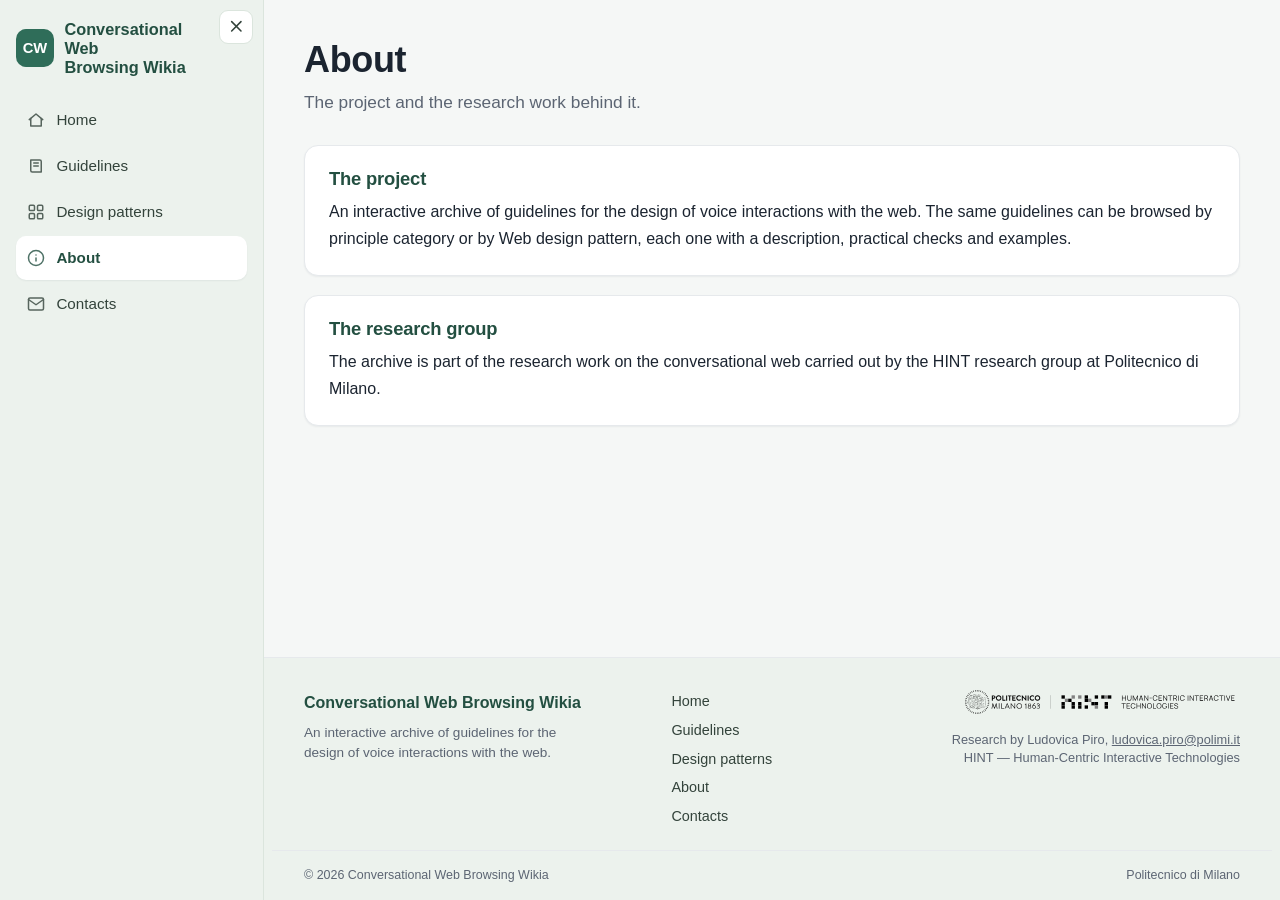
==== commit d9fa4782: "fix: footer sempre in fondo alla pagina; ripristino layout footer" ====
--- a/about.html
+++ b/about.html
@@ -64,10 +64,26 @@
       </main>
 
       <footer class="site-footer">
-        <p class="site-footer__credit">Research by Ludovica Piro, <a href="mailto:ludovica.piro@polimi.it">ludovica.piro@polimi.it</a></p>
-        <div class="site-footer__logos">
-          <img class="site-footer__logo" src="assets/img/logo-polimi.svg" alt="Politecnico di Milano">
-          <span class="site-footer__hint"><b>HINT</b><small>Human-Centric Interactive Technologies</small></span>
+        <div class="site-footer__top">
+          <div class="site-footer__brandcol">
+            <span class="site-footer__brand">Conversational Web Browsing Wikia</span>
+            <p class="site-footer__tagline">An interactive archive of guidelines for the design of voice interactions with the web.</p>
+          </div>
+          <nav class="site-footer__links" aria-label="Footer">
+            <a href="index.html">Home</a>
+            <a href="category.html">Guidelines</a>
+            <a href="component.html">Design patterns</a>
+            <a href="about.html">About</a>
+            <a href="contacts.html">Contacts</a>
+          </nav>
+          <div class="site-footer__org">
+            <img class="site-footer__logo" src="assets/img/logo-polimi.svg" alt="Politecnico di Milano">
+            <p>Research by Ludovica Piro, <a href="mailto:ludovica.piro@polimi.it">ludovica.piro@polimi.it</a><br>HINT — Human-Centric Interactive Technologies</p>
+          </div>
+        </div>
+        <div class="site-footer__bottom">
+          <span>© 2026 Conversational Web Browsing Wikia</span>
+          <span>Politecnico di Milano</span>
         </div>
       </footer>
     </div>
--- a/assets/css/style.css
+++ b/assets/css/style.css
@@ -333,8 +333,11 @@
   pre.code { font-size: .8rem; }
 }
 
-/* Footer del sito, in fondo al contenuto di ogni pagina */
-.site-footer { border-top: 1px solid var(--border); background: var(--rail-bg); margin-top: 2.5rem; }
+/* Footer del sito, in fondo a ogni pagina */
+/* la colonna del contenuto è flex, così il footer resta in fondo anche quando il testo è poco */
+.content { display: flex; flex-direction: column; }
+.content main { flex: 1 0 auto; }
+.site-footer { margin-top: auto; border-top: 1px solid var(--border); background: var(--rail-bg); }
 .site-footer__top { max-width: 1000px; margin: 0 auto; padding: 2rem 2rem 1.4rem;
   display: grid; grid-template-columns: 1.5fr 1fr 1.4fr; gap: 2rem; align-items: start; }
 .site-footer__brand { display: block; font-weight: 800; color: var(--primary-dark); font-size: 1rem; }
@@ -345,6 +348,7 @@
 .site-footer__org { text-align: right; }
 .site-footer__logo { height: 24px; width: auto; }
 .site-footer__org p { margin: .55rem 0 0; color: var(--text-soft); font-size: .8rem; line-height: 1.45; }
+.site-footer__org a { color: var(--text-soft); }
 .site-footer__bottom { max-width: 1000px; margin: 0 auto; padding: .9rem 2rem;
   border-top: 1px solid var(--border); display: flex; justify-content: space-between; gap: 1rem;
   flex-wrap: wrap; color: var(--text-soft); font-size: .78rem; }
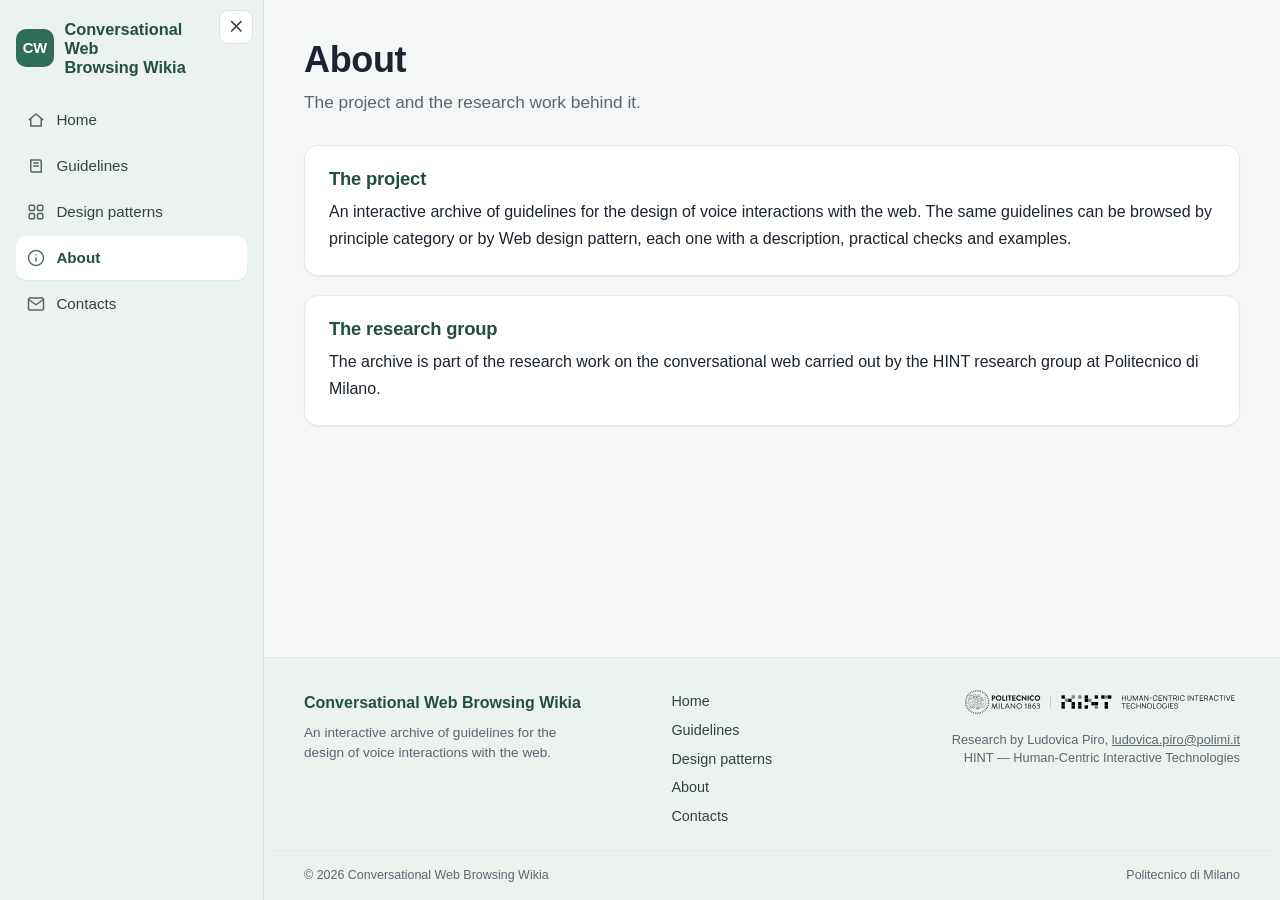
==== commit d832c388: "Contacts: contenuti reali e email di contatto; footer sempre in fondo" ====
--- a/about.html
+++ b/about.html
@@ -1,5 +1,5 @@
 <!DOCTYPE html>
-<!-- Pagina "About": informazioni sul progetto. Testi segnaposto, da completare. -->
+<!-- Pagina "About": progetto e gruppo di ricerca. Testi statici, non passano dall'editor. -->
 <html lang="en">
 <head>
   <meta charset="UTF-8">
